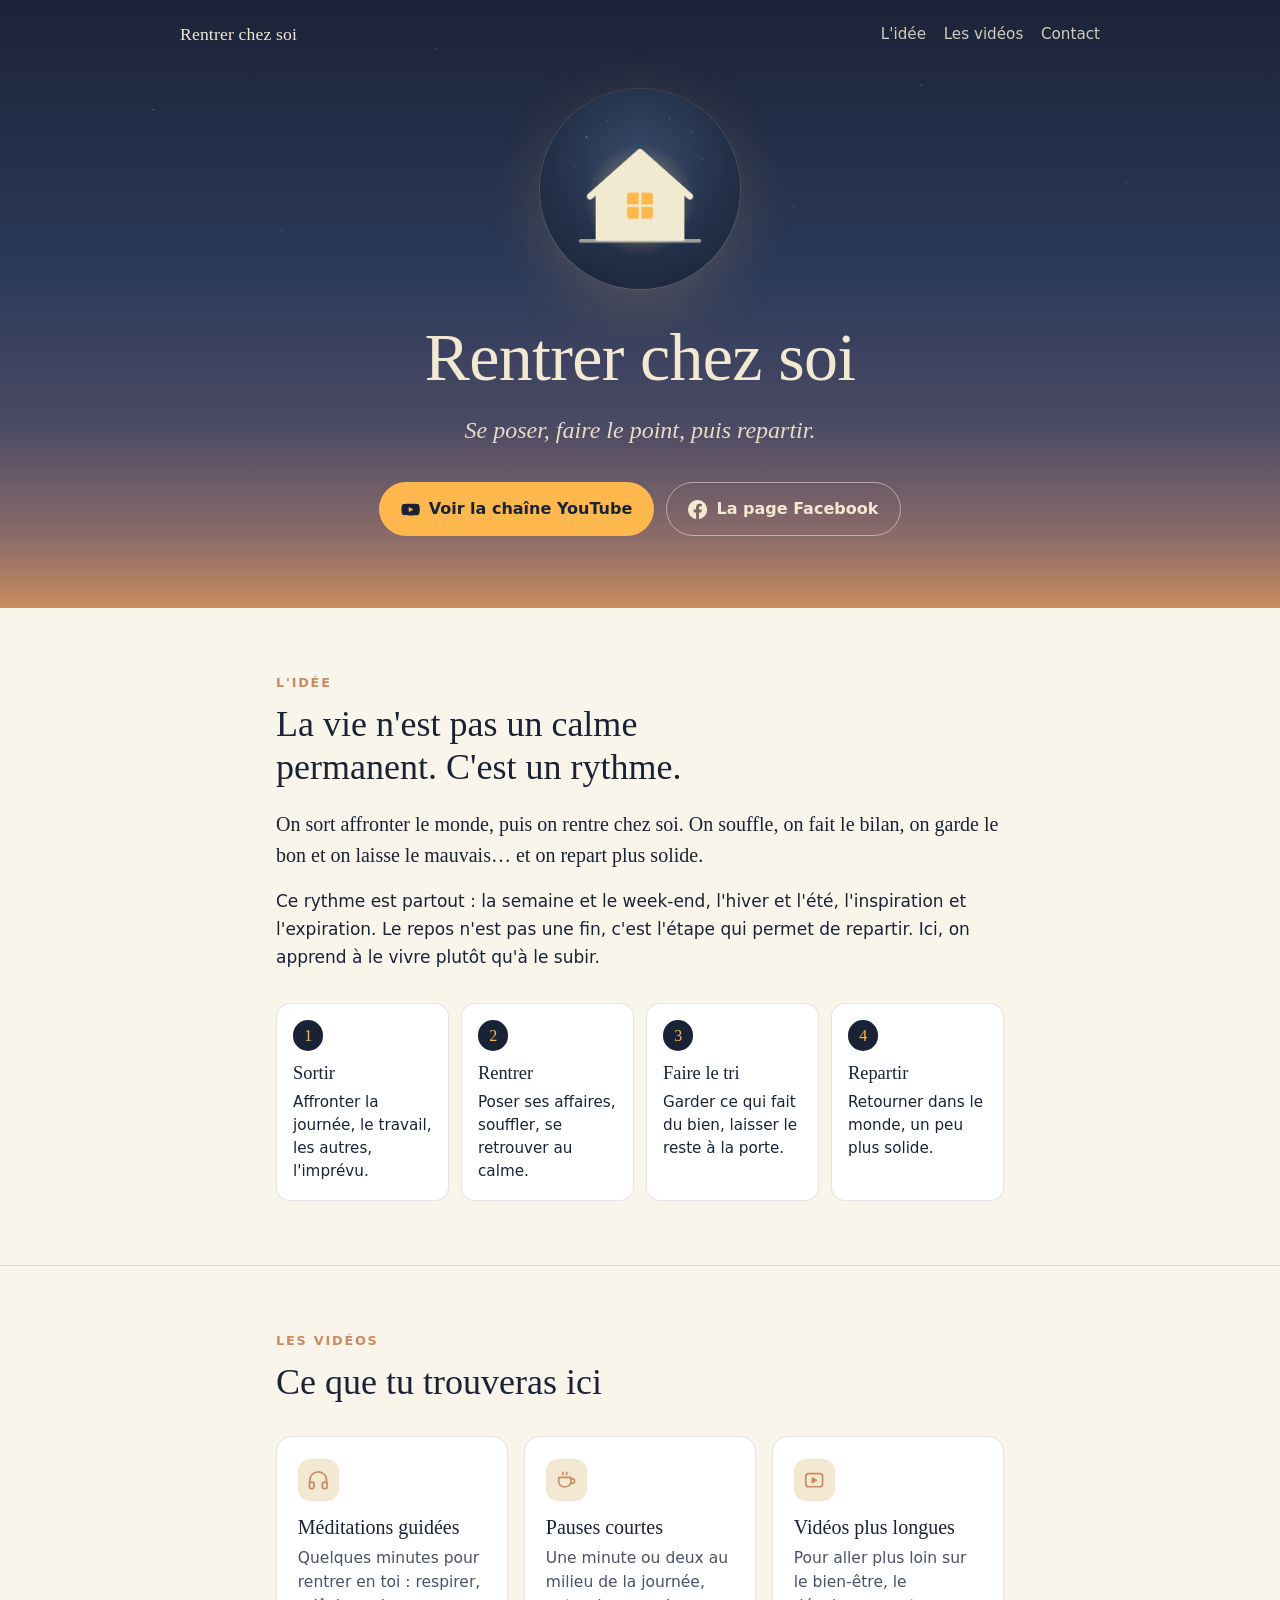
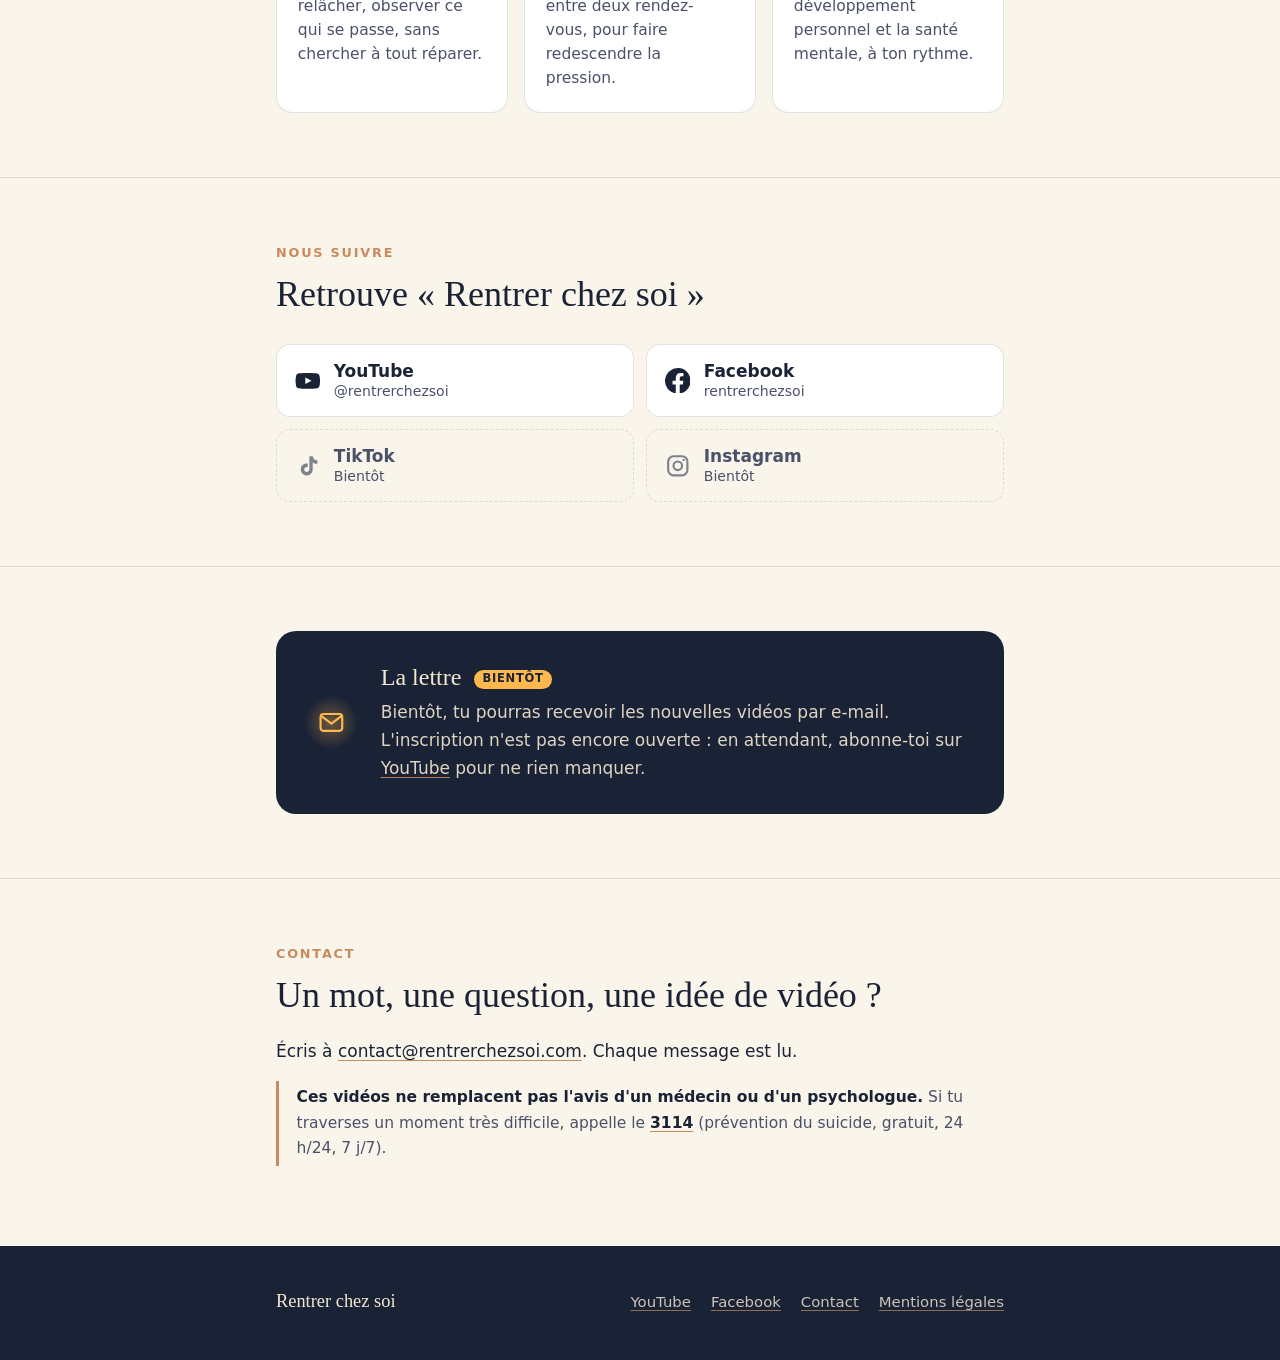
==== index.html @ 25992597 "Premier site temporaire de rentrerchezsoi.com Accueil et mentions légales, sans cookie ni mesure d'a" ====
<!doctype html>
<html lang="fr">
<head>
<meta charset="utf-8">
<meta name="viewport" content="width=device-width, initial-scale=1">
<title>Rentrer chez soi — méditation et bien-être, au rythme de la vie</title>
<meta name="description" content="Se poser, faire le point, puis repartir. Méditations guidées, pauses courtes et vidéos sur le bien-être, le développement personnel et la santé mentale.">
<meta name="theme-color" content="#1a2236">
<link rel="canonical" href="https://rentrerchezsoi.com/">
<link rel="icon" href="favicon.ico" sizes="48x48">
<link rel="icon" href="favicon-32.png" type="image/png" sizes="32x32">
<link rel="icon" href="icone-192.png" type="image/png" sizes="192x192">
<link rel="apple-touch-icon" href="apple-touch-icon.png">
<meta property="og:type" content="website">
<meta property="og:site_name" content="Rentrer chez soi">
<meta property="og:locale" content="fr_FR">
<meta property="og:title" content="Rentrer chez soi">
<meta property="og:description" content="Se poser, faire le point, puis repartir. Méditations guidées, pauses courtes et vidéos sur le bien-être, le développement personnel et la santé mentale.">
<meta property="og:url" content="https://rentrerchezsoi.com/">
<meta property="og:image" content="https://rentrerchezsoi.com/images/partage.jpg">
<meta property="og:image:width" content="1200">
<meta property="og:image:height" content="630">
<meta property="og:image:alt" content="Une maison à la fenêtre allumée, le soir, et le nom «&nbsp;Rentrer chez soi&nbsp;»">
<meta name="twitter:card" content="summary_large_image">
<script type="application/ld+json">{"@context":"https://schema.org","@graph":[{"@type":"WebSite","name":"Rentrer chez soi","url":"https://rentrerchezsoi.com/","inLanguage":"fr"},{"@type":"Organization","name":"Rentrer chez soi","url":"https://rentrerchezsoi.com/","logo":"https://rentrerchezsoi.com/icone-192.png","email":"contact@rentrerchezsoi.com","sameAs":["https://www.youtube.com/@rentrerchezsoi","https://www.facebook.com/rentrerchezsoi"]}]}</script>
<link rel="stylesheet" href="style.css">
</head>
<body>

<header class="soir">
  <div class="barre">
    <a class="nom" href="./">Rentrer chez soi</a>
    <nav aria-label="Sur cette page">
      <a href="#idee">L'idée</a>
      <a href="#videos">Les vidéos</a>
      <a href="#contact">Contact</a>
    </nav>
  </div>

  <div class="accueil dedans">
    <div class="maison"><img src="images/maison.jpg" width="240" height="240" alt="Une maison à la fenêtre allumée, sous un ciel du soir"></div>
    <h1>Rentrer chez soi</h1>
    <p class="accroche">Se poser, faire le point, puis repartir.</p>
    <div class="boutons">
      <a class="bouton plein" href="https://www.youtube.com/@rentrerchezsoi" rel="noopener">
        <svg viewBox="0 0 24 24" fill="currentColor" aria-hidden="true"><path fill-rule="evenodd" d="M23 7.2a3 3 0 0 0-2.1-2.1C19 4.6 12 4.6 12 4.6s-7 0-8.9.5A3 3 0 0 0 1 7.2 31 31 0 0 0 .5 12a31 31 0 0 0 .5 4.8 3 3 0 0 0 2.1 2.1c1.9.5 8.9.5 8.9.5s7 0 8.9-.5a3 3 0 0 0 2.1-2.1 31 31 0 0 0 .5-4.8 31 31 0 0 0-.5-4.8zM9.7 15.1V8.9l5.8 3.1z"/></svg>
        Voir la chaîne YouTube
      </a>
      <a class="bouton creux" href="https://www.facebook.com/rentrerchezsoi" rel="noopener">
        <svg viewBox="0 0 24 24" fill="currentColor" aria-hidden="true"><path d="M24 12a12 12 0 1 0-13.9 11.9v-8.4H7.1V12h3V9.4c0-3 1.8-4.7 4.5-4.7 1.3 0 2.7.2 2.7.2v2.9h-1.5c-1.5 0-2 .9-2 1.9V12h3.4l-.5 3.5h-2.9v8.4A12 12 0 0 0 24 12z"/></svg>
        La page Facebook
      </a>
    </div>
  </div>
</header>

<main>

<section id="idee">
  <div class="dedans">
    <p class="surtitre">L'idée</p>
    <h2>La vie n'est pas un calme permanent. C'est un rythme.</h2>
    <p class="chapeau">On sort affronter le monde, puis on rentre chez soi. On souffle, on fait le bilan, on garde le bon et on laisse le mauvais… et on repart plus solide.</p>
    <p>Ce rythme est partout&nbsp;: la semaine et le week-end, l'hiver et l'été, l'inspiration et l'expiration. Le repos n'est pas une fin, c'est l'étape qui permet de repartir. Ici, on apprend à le vivre plutôt qu'à le subir.</p>
    <ol class="rythme">
      <li><strong>Sortir</strong>Affronter la journée, le travail, les autres, l'imprévu.</li>
      <li><strong>Rentrer</strong>Poser ses affaires, souffler, se retrouver au calme.</li>
      <li><strong>Faire le tri</strong>Garder ce qui fait du bien, laisser le reste à la porte.</li>
      <li><strong>Repartir</strong>Retourner dans le monde, un peu plus solide.</li>
    </ol>
  </div>
</section>

<section id="videos">
  <div class="dedans">
    <p class="surtitre">Les vidéos</p>
    <h2>Ce que tu trouveras ici</h2>
    <div class="cartes">
      <div class="carte">
        <div class="icone"><svg viewBox="0 0 24 24" fill="none" stroke="currentColor" stroke-width="1.8" stroke-linecap="round" stroke-linejoin="round" aria-hidden="true"><path d="M3 15v-3a9 9 0 0 1 18 0v3"/><rect x="2.5" y="14" width="5" height="7" rx="2"/><rect x="16.5" y="14" width="5" height="7" rx="2"/></svg></div>
        <h3>Méditations guidées</h3>
        <p>Quelques minutes pour rentrer en toi&nbsp;: respirer, relâcher, observer ce qui se passe, sans chercher à tout réparer.</p>
      </div>
      <div class="carte">
        <div class="icone"><svg viewBox="0 0 24 24" fill="none" stroke="currentColor" stroke-width="1.8" stroke-linecap="round" stroke-linejoin="round" aria-hidden="true"><path d="M4 9h13v4.5A5.5 5.5 0 0 1 11.5 19h-2A5.5 5.5 0 0 1 4 13.5z"/><path d="M17 10.5h1.5a2.5 2.5 0 0 1 0 5H17"/><path d="M8.5 3.5v2.5M12.5 3.5v2.5"/></svg></div>
        <h3>Pauses courtes</h3>
        <p>Une minute ou deux au milieu de la journée, entre deux rendez-vous, pour faire redescendre la pression.</p>
      </div>
      <div class="carte">
        <div class="icone"><svg viewBox="0 0 24 24" fill="none" stroke="currentColor" stroke-width="1.8" stroke-linecap="round" stroke-linejoin="round" aria-hidden="true"><rect x="3" y="5" width="18" height="14" rx="3"/><path d="M10 9.5v5l4.3-2.5z" fill="currentColor"/></svg></div>
        <h3>Vidéos plus longues</h3>
        <p>Pour aller plus loin sur le bien-être, le développement personnel et la santé mentale, à ton rythme.</p>
      </div>
    </div>
  </div>
</section>

<section id="reseaux">
  <div class="dedans">
    <p class="surtitre">Nous suivre</p>
    <h2>Retrouve «&nbsp;Rentrer chez soi&nbsp;»</h2>
    <ul class="reseaux">
      <li>
        <a class="reseau" href="https://www.youtube.com/@rentrerchezsoi" rel="noopener">
          <svg viewBox="0 0 24 24" fill="currentColor" aria-hidden="true"><path fill-rule="evenodd" d="M23 7.2a3 3 0 0 0-2.1-2.1C19 4.6 12 4.6 12 4.6s-7 0-8.9.5A3 3 0 0 0 1 7.2 31 31 0 0 0 .5 12a31 31 0 0 0 .5 4.8 3 3 0 0 0 2.1 2.1c1.9.5 8.9.5 8.9.5s7 0 8.9-.5a3 3 0 0 0 2.1-2.1 31 31 0 0 0 .5-4.8 31 31 0 0 0-.5-4.8zM9.7 15.1V8.9l5.8 3.1z"/></svg>
          <span><span class="titre">YouTube</span><span class="detail">@rentrerchezsoi</span></span>
        </a>
      </li>
      <li>
        <a class="reseau" href="https://www.facebook.com/rentrerchezsoi" rel="noopener">
          <svg viewBox="0 0 24 24" fill="currentColor" aria-hidden="true"><path d="M24 12a12 12 0 1 0-13.9 11.9v-8.4H7.1V12h3V9.4c0-3 1.8-4.7 4.5-4.7 1.3 0 2.7.2 2.7.2v2.9h-1.5c-1.5 0-2 .9-2 1.9V12h3.4l-.5 3.5h-2.9v8.4A12 12 0 0 0 24 12z"/></svg>
          <span><span class="titre">Facebook</span><span class="detail">rentrerchezsoi</span></span>
        </a>
      </li>
      <!-- TIKTOK ET INSTAGRAM « BIENTÔT » : pour en activer un, voir README.md, « Activer TikTok ou Instagram ».
           En bref : sur son <li>, remplacer <span class="reseau bientot"> par <a class="reseau" href="ADRESSE" rel="noopener">,
           le </span> qui ferme ce bloc par </a>, et « Bientôt » par « @rentrerchezsoi ». -->
      <li>
        <span class="reseau bientot">
          <svg viewBox="0 0 24 24" fill="currentColor" aria-hidden="true"><path d="M16.6 3c.4 2.3 1.9 3.8 4.4 4v3.1c-1.6.1-3.1-.4-4.4-1.2v6.3c0 3.5-2.6 5.8-5.6 5.8A5.6 5.6 0 0 1 5.4 15.4c0-3.4 2.9-6 6.5-5.5v3.2c-1.7-.4-3.3.7-3.3 2.4 0 1.4 1.1 2.4 2.4 2.4 1.5 0 2.5-1 2.5-2.8V3z"/></svg>
          <span><span class="titre">TikTok</span><span class="detail">Bientôt</span></span>
        </span>
      </li>
      <li>
        <span class="reseau bientot">
          <svg viewBox="0 0 24 24" fill="none" stroke="currentColor" stroke-width="2" aria-hidden="true"><rect x="3" y="3" width="18" height="18" rx="5"/><circle cx="12" cy="12" r="4"/><circle cx="17.5" cy="6.5" r="1.1" fill="currentColor" stroke="none"/></svg>
          <span><span class="titre">Instagram</span><span class="detail">Bientôt</span></span>
        </span>
      </li>
    </ul>
  </div>
</section>

<section id="lettre">
  <div class="dedans">
    <div class="lettre">
      <div class="lampe"><svg viewBox="0 0 24 24" fill="none" stroke="currentColor" stroke-width="1.8" stroke-linecap="round" stroke-linejoin="round" aria-hidden="true"><rect x="3" y="5" width="18" height="14" rx="2.5"/><path d="m4 7 8 6 8-6"/></svg></div>
      <div>
        <h2>La lettre <span class="etiquette">Bientôt</span></h2>
        <p>Bientôt, tu pourras recevoir les nouvelles vidéos par e-mail. L'inscription n'est pas encore ouverte : en attendant, abonne-toi sur <a href="https://www.youtube.com/@rentrerchezsoi" rel="noopener">YouTube</a> pour ne rien manquer.</p>
      </div>
    </div>
  </div>
</section>

<section id="contact">
  <div class="dedans">
    <p class="surtitre">Contact</p>
    <h2>Un mot, une question, une idée de vidéo ?</h2>
    <p>Écris à <a href="mailto:contact@rentrerchezsoi.com">contact@rentrerchezsoi.com</a>. Chaque message est lu.</p>
    <p class="prudence"><strong>Ces vidéos ne remplacent pas l'avis d'un médecin ou d'un psychologue.</strong> Si tu traverses un moment très difficile, appelle le <a href="tel:3114"><strong>3114</strong></a> (prévention du suicide, gratuit, 24 h/24, 7 j/7).</p>
  </div>
</section>

</main>

<footer class="pied">
  <div class="dedans">
    <span class="nom">Rentrer chez soi</span>
    <nav aria-label="Pied de page">
      <a href="https://www.youtube.com/@rentrerchezsoi" rel="noopener">YouTube</a>
      <a href="https://www.facebook.com/rentrerchezsoi" rel="noopener">Facebook</a>
      <a href="mailto:contact@rentrerchezsoi.com">Contact</a>
      <a href="mentions-legales.html">Mentions légales</a>
    </nav>
  </div>
</footer>

</body>
</html>
---- style.css ----
/* Rentrer chez soi — habillage du site.
   Charte : bleu nuit #1a2236, bleu soir #2b3a5a, crème #f3e9d2,
   lumière de fenêtre #ffb84d, coucher de soleil #c98b5e, titres en Georgia. */

:root {
  --nuit: #1a2236;
  --soir: #2b3a5a;
  --creme: #f3e9d2;
  --creme-clair: #faf5ea;
  --lumiere: #ffb84d;
  --couchant: #c98b5e;
  --encre: #1a2236;
  --encre-douce: #4a5168;
  --trait: rgba(26, 34, 54, 0.12);
  --serif: Georgia, "Times New Roman", serif;
  --sans: system-ui, -apple-system, "Segoe UI", Roboto, "Helvetica Neue", Arial, sans-serif;
  --largeur: 48rem;
}

*, *::before, *::after { box-sizing: border-box; }

html { -webkit-text-size-adjust: 100%; }

body {
  margin: 0;
  background: var(--creme-clair);
  color: var(--encre);
  font-family: var(--sans);
  font-size: 1.0625rem;
  line-height: 1.65;
}

img { max-width: 100%; height: auto; display: block; }

a { color: inherit; text-decoration-color: var(--couchant); text-underline-offset: 0.18em; }
a:hover { text-decoration-color: currentColor; }
a:focus-visible, .bouton:focus-visible { outline: 3px solid var(--lumiere); outline-offset: 3px; border-radius: 6px; }

h1, h2, h3 { font-family: var(--serif); font-weight: normal; line-height: 1.2; margin: 0; text-wrap: balance; }

.dedans { max-width: var(--largeur); margin: 0 auto; padding: 0 1.25rem; }
.large { max-width: 60rem; }

/* ---------- Le soir : l'en-tête ---------- */

.soir {
  position: relative;
  overflow: hidden;
  color: var(--creme);
  text-align: center;
  background: linear-gradient(180deg, #1c2338 0%, var(--soir) 45%, #4b4a64 70%, #8a6b6a 88%, var(--couchant) 100%);
  padding: 1.25rem 0 4.5rem;
}

.soir::before { /* quelques étoiles, discrètes */
  content: "";
  position: absolute; inset: 0;
  background-image:
    radial-gradient(1.5px 1.5px at 12% 18%, rgba(243,233,210,.7), transparent 60%),
    radial-gradient(1.2px 1.2px at 34% 8%, rgba(243,233,210,.55), transparent 60%),
    radial-gradient(1.5px 1.5px at 72% 14%, rgba(243,233,210,.6), transparent 60%),
    radial-gradient(1.2px 1.2px at 88% 30%, rgba(243,233,210,.5), transparent 60%),
    radial-gradient(1.2px 1.2px at 22% 38%, rgba(243,233,210,.45), transparent 60%),
    radial-gradient(1.5px 1.5px at 62% 34%, rgba(243,233,210,.4), transparent 60%);
  pointer-events: none;
}

.barre {
  position: relative;
  display: flex; align-items: center; justify-content: space-between; gap: 1rem;
  max-width: 60rem; margin: 0 auto; padding: 0 1.25rem;
  font-size: 0.95rem;
}
.barre .nom { font-family: var(--serif); font-size: 1.1rem; text-decoration: none; letter-spacing: 0.01em; }
.barre nav { display: flex; gap: 1.1rem; }
.barre nav a { text-decoration: none; opacity: 0.85; }
.barre nav a:hover { opacity: 1; text-decoration: underline; text-decoration-color: var(--lumiere); }

.accueil { position: relative; padding-top: 2.5rem; }

.maison {
  width: 200px; height: 200px;
  margin: 0 auto 1.75rem;
  border-radius: 50%;
  overflow: hidden;
  box-shadow: 0 0 0 1px rgba(243,233,210,.12), 0 18px 60px rgba(255,184,77,.18);
}

.soir h1 { font-size: clamp(2.5rem, 9vw, 4.25rem); letter-spacing: -0.01em; }

.accroche {
  font-family: var(--serif);
  font-style: italic;
  font-size: clamp(1.2rem, 4.2vw, 1.5rem);
  margin: 0.75rem 0 2rem;
  opacity: 0.92;
}

.boutons { display: flex; flex-wrap: wrap; justify-content: center; gap: 0.75rem; }

.bouton {
  display: inline-flex; align-items: center; gap: 0.55rem;
  padding: 0.8rem 1.35rem;
  border-radius: 999px;
  font-weight: 600; font-size: 1rem;
  text-decoration: none;
  transition: transform .15s ease, background-color .15s ease;
}
.bouton svg { width: 1.2em; height: 1.2em; flex: none; }
.bouton.plein { background: var(--lumiere); color: var(--nuit); }
.bouton.plein:hover { background: #ffc66e; transform: translateY(-1px); }
.bouton.creux { border: 1.5px solid rgba(243,233,210,.55); color: var(--creme); }
.bouton.creux:hover { background: rgba(243,233,210,.1); }

/* ---------- Les sections crème ---------- */

section { padding: 4rem 0; }
section + section { border-top: 1px solid var(--trait); }

.surtitre {
  font-size: 0.8rem; font-weight: 700; letter-spacing: 0.14em; text-transform: uppercase;
  color: var(--couchant); margin: 0 0 0.6rem;
}

section h2 { font-size: clamp(1.75rem, 5vw, 2.25rem); margin-bottom: 1.25rem; }
section p { margin: 0 0 1rem; }
.chapeau { font-family: var(--serif); font-size: 1.25rem; line-height: 1.55; }

/* Le rythme en quatre temps */
.rythme {
  list-style: none; margin: 2rem 0 0; padding: 0;
  display: grid; grid-template-columns: repeat(4, 1fr); gap: 0.75rem;
  counter-reset: temps;
}
.rythme li {
  counter-increment: temps;
  background: #fff;
  border: 1px solid var(--trait);
  border-radius: 14px;
  padding: 1rem 1rem 1.1rem;
  font-size: 0.95rem; line-height: 1.5;
}
.rythme li::before {
  content: counter(temps);
  display: grid; place-items: center;
  width: 1.9rem; height: 1.9rem; margin-bottom: 0.6rem;
  border-radius: 50%;
  background: var(--nuit); color: var(--lumiere);
  font-family: var(--serif); font-size: 1rem;
}
.rythme strong { display: block; font-family: var(--serif); font-weight: normal; font-size: 1.15rem; margin-bottom: 0.2rem; }

/* Ce que tu trouveras */
.cartes { display: grid; grid-template-columns: repeat(3, 1fr); gap: 1rem; margin-top: 2rem; }
.carte {
  background: #fff;
  border: 1px solid var(--trait);
  border-radius: 16px;
  padding: 1.4rem 1.3rem;
}
.carte .icone {
  width: 2.6rem; height: 2.6rem; border-radius: 12px;
  display: grid; place-items: center;
  background: var(--creme); color: var(--couchant);
  margin-bottom: 0.9rem;
}
.carte .icone svg { width: 1.4rem; height: 1.4rem; }
.carte h3 { font-size: 1.25rem; margin-bottom: 0.4rem; }
.carte p { margin: 0; color: var(--encre-douce); font-size: 0.97rem; line-height: 1.55; }

/* Les réseaux */
.reseaux { list-style: none; margin: 1.75rem 0 0; padding: 0; display: grid; grid-template-columns: repeat(2, 1fr); gap: 0.75rem; }
.reseau {
  display: flex; align-items: center; gap: 0.85rem;
  padding: 0.95rem 1.1rem;
  background: #fff;
  border: 1px solid var(--trait);
  border-radius: 14px;
  text-decoration: none;
  transition: border-color .15s ease, transform .15s ease;
}
a.reseau:hover { border-color: var(--couchant); transform: translateY(-1px); }
.reseau svg { width: 1.6rem; height: 1.6rem; flex: none; color: var(--nuit); }
.reseau .titre { display: block; font-weight: 600; line-height: 1.3; }
.reseau .detail { display: block; font-size: 0.88rem; color: var(--encre-douce); line-height: 1.3; }
.reseau.bientot { background: transparent; border-style: dashed; color: var(--encre-douce); }
.reseau.bientot svg { color: var(--encre-douce); opacity: 0.7; }

/* La lettre, bientôt */
.lettre {
  background: var(--nuit);
  color: var(--creme);
  border-radius: 20px;
  padding: 2rem 1.75rem;
  display: flex; gap: 1.4rem; align-items: center;
}
.lettre .lampe {
  flex: none;
  width: 3.4rem; height: 3.4rem; border-radius: 50%;
  display: grid; place-items: center;
  background: radial-gradient(circle, rgba(255,184,77,.35), rgba(255,184,77,0) 70%);
  color: var(--lumiere);
}
.lettre .lampe svg { width: 1.8rem; height: 1.8rem; }
.lettre h2 { font-size: 1.5rem; margin-bottom: 0.4rem; }
.lettre p { margin: 0; opacity: 0.9; }
.etiquette {
  display: inline-block; vertical-align: middle;
  margin-left: 0.4rem; padding: 0.15rem 0.55rem;
  border-radius: 999px;
  background: var(--lumiere); color: var(--nuit);
  font-family: var(--sans); font-size: 0.72rem; font-weight: 700; letter-spacing: 0.06em; text-transform: uppercase;
}

/* Prudence */
.prudence {
  border-left: 3px solid var(--couchant);
  padding: 0.25rem 0 0.25rem 1.1rem;
  color: var(--encre-douce);
  font-size: 0.97rem;
}
.prudence strong { color: var(--encre); }
.prudence a { white-space: nowrap; }

/* ---------- Le pied ---------- */

.pied {
  background: var(--nuit);
  color: rgba(243,233,210,.82);
  padding: 2.5rem 0 2.75rem;
  font-size: 0.93rem;
}
.pied .dedans { display: flex; flex-wrap: wrap; justify-content: space-between; gap: 1rem 2rem; align-items: baseline; }
.pied .nom { font-family: var(--serif); font-size: 1.15rem; color: var(--creme); }
.pied nav { display: flex; flex-wrap: wrap; gap: 0.4rem 1.25rem; }
.pied a { text-decoration-color: rgba(201,139,94,.7); }

/* ---------- Page de texte (mentions légales) ---------- */

.soir.court { padding: 1.25rem 0 3rem; }
.soir.court h1 { font-size: clamp(2rem, 7vw, 3rem); margin-top: 2.25rem; }

.texte h2 { font-size: 1.45rem; margin: 2.5rem 0 0.75rem; }
.texte h2:first-child { margin-top: 0; }
.texte dl { margin: 0; display: grid; grid-template-columns: max-content 1fr; gap: 0.35rem 1.25rem; }
.texte dt { color: var(--encre-douce); }
.texte dd { margin: 0; }
.a-completer { background: #ffe9c2; border-radius: 4px; padding: 0 0.3rem; font-style: italic; }
.mise-a-jour { margin-top: 2.5rem; color: var(--encre-douce); font-size: 0.92rem; }

/* ---------- Petits écrans ---------- */

@media (max-width: 760px) {
  .rythme { grid-template-columns: repeat(2, 1fr); }
  .cartes { grid-template-columns: 1fr; }
}

@media (max-width: 520px) {
  body { font-size: 1rem; }
  section { padding: 3rem 0; }
  .barre nav { display: none; }
  .maison { width: 160px; height: 160px; }
  .boutons .bouton { width: 100%; justify-content: center; }
  .reseaux { grid-template-columns: 1fr; }
  .lettre { flex-direction: column; align-items: flex-start; padding: 1.6rem 1.35rem; }
  .texte dl { grid-template-columns: 1fr; gap: 0; }
  .texte dd { margin-bottom: 0.6rem; }
}

@media (prefers-reduced-motion: reduce) {
  * { transition: none !important; }
}
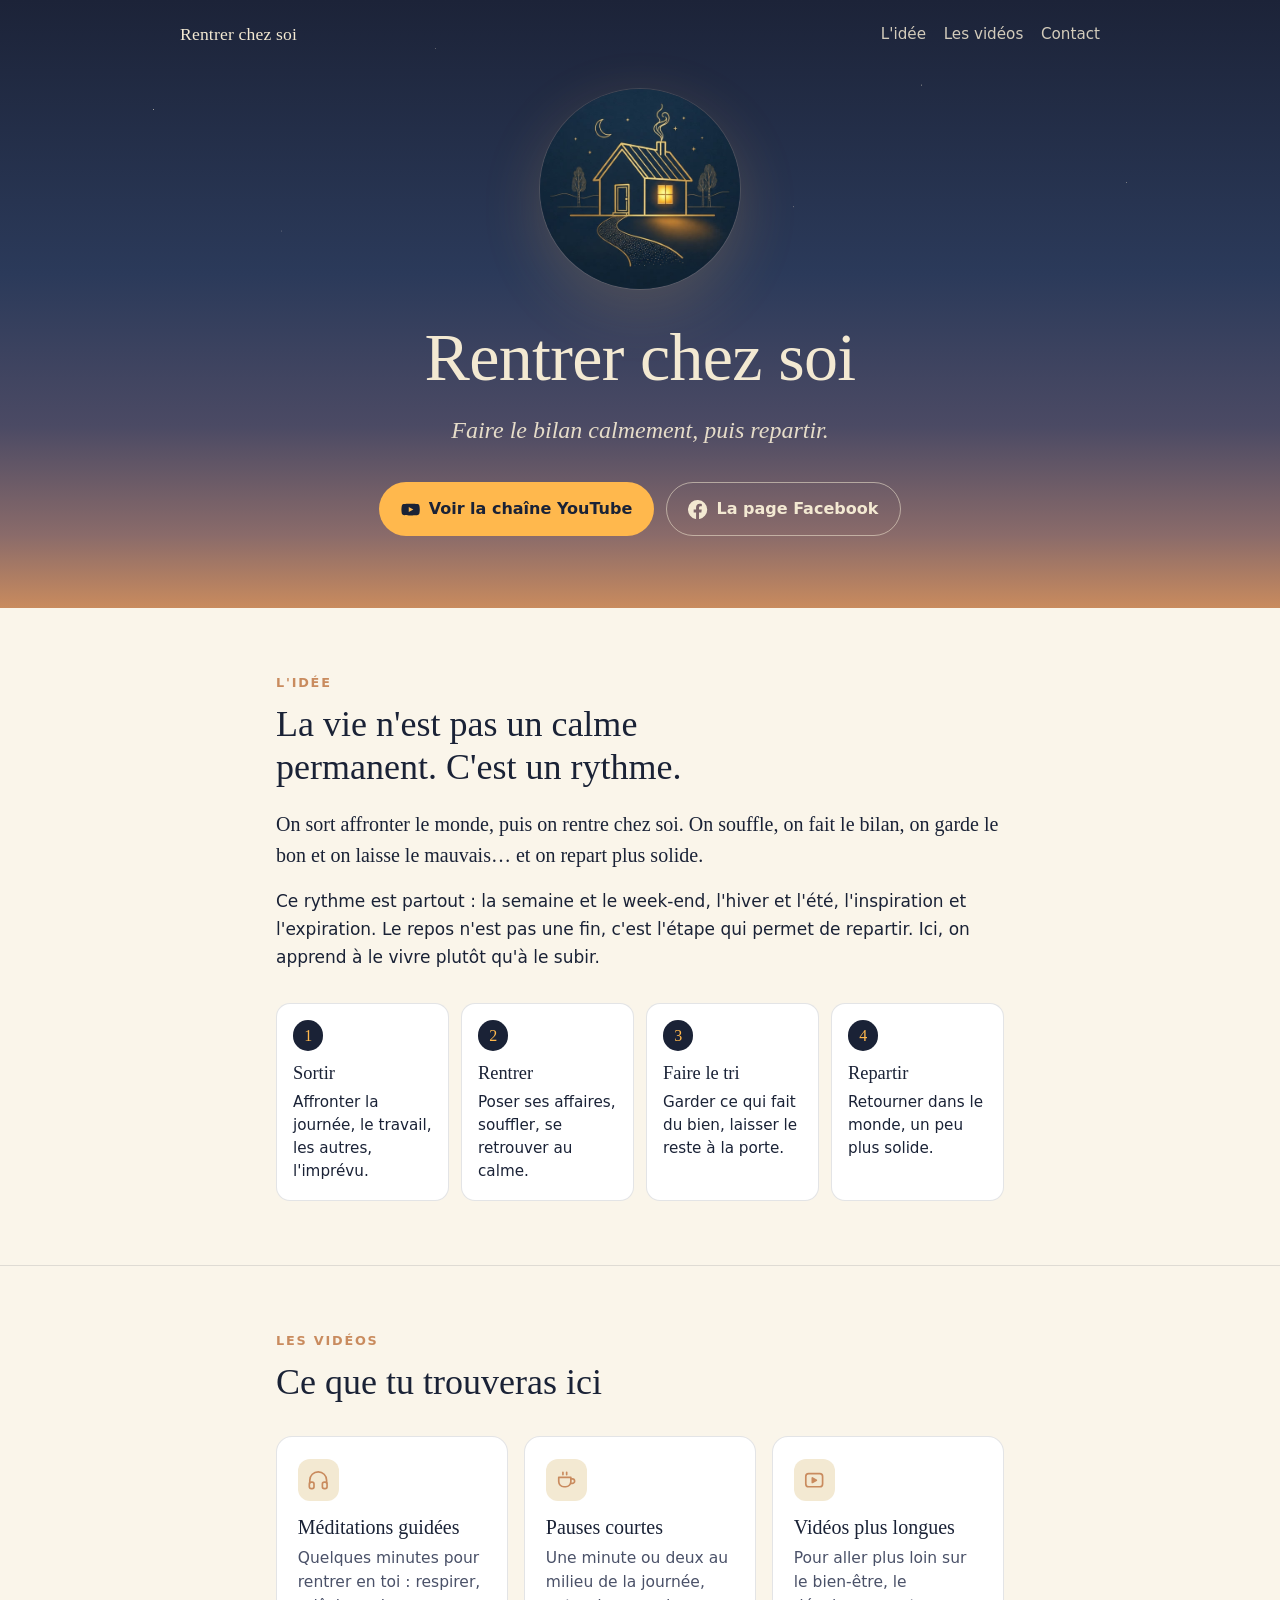
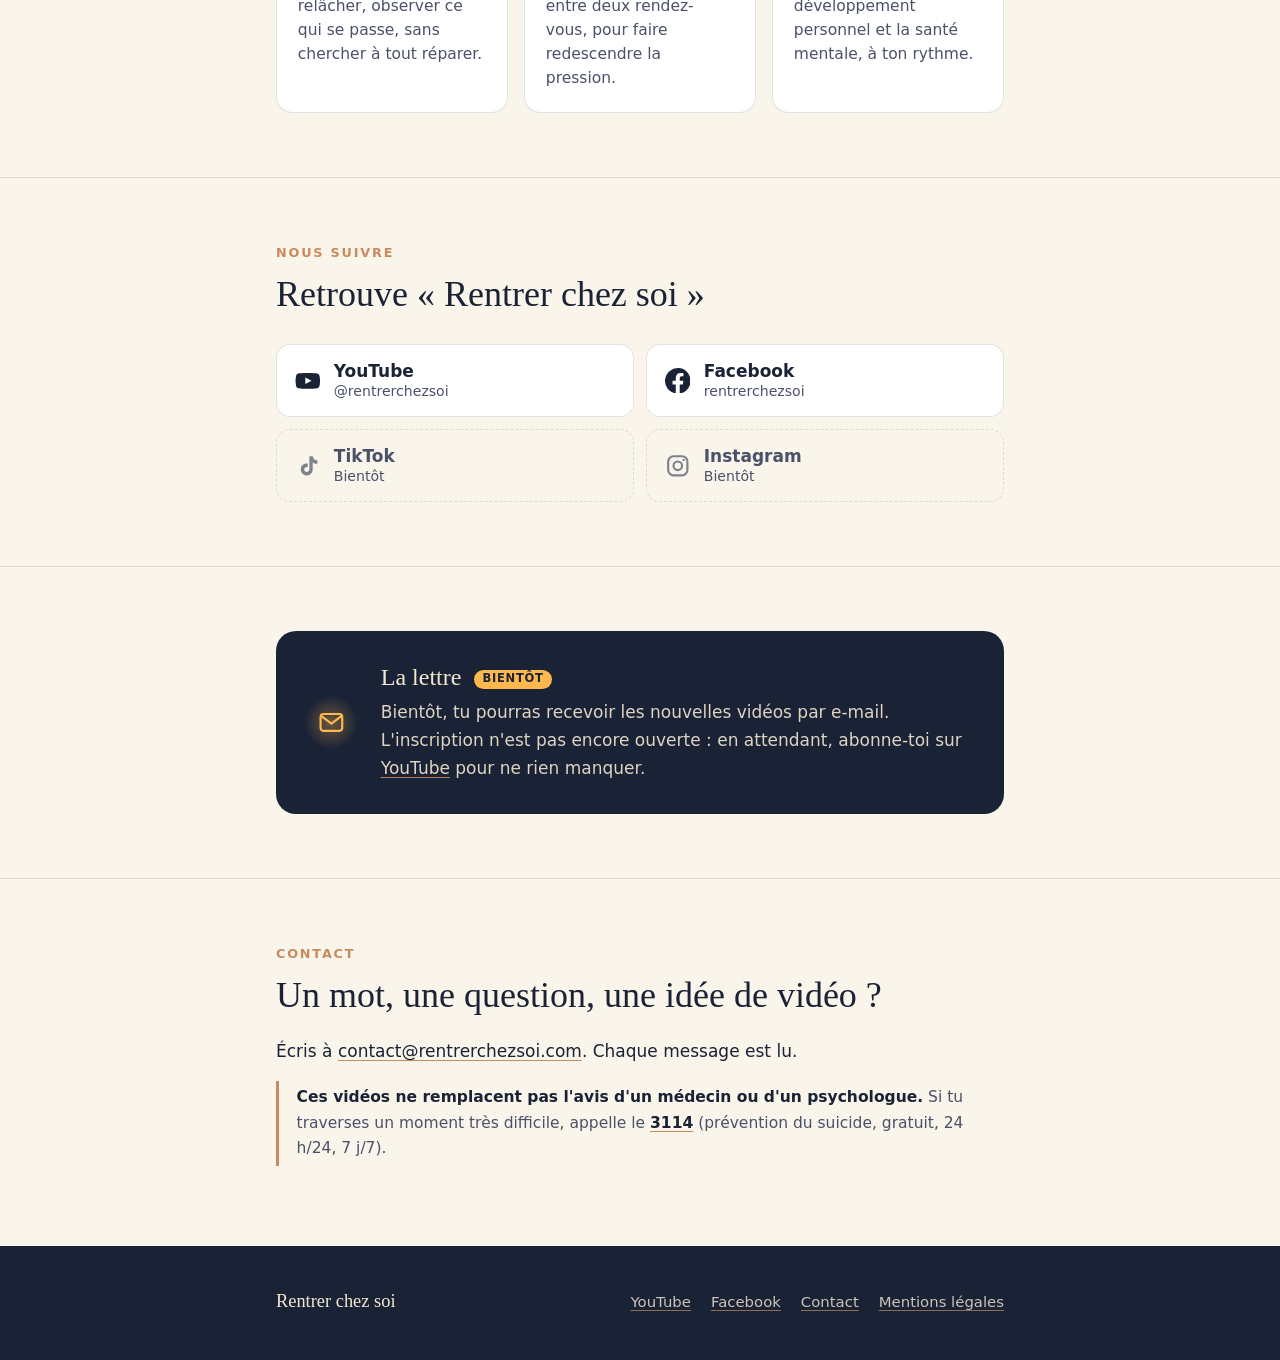
==== commit 90de422f: "Nouvelle accroche : « Faire le bilan calmement, puis repartir. » Co-Authored-By: Claude Opus 5.5 <no" ====
--- a/index.html
+++ b/index.html
@@ -4,7 +4,7 @@
 <meta charset="utf-8">
 <meta name="viewport" content="width=device-width, initial-scale=1">
 <title>Rentrer chez soi — méditation et bien-être, au rythme de la vie</title>
-<meta name="description" content="Se poser, faire le point, puis repartir. Méditations guidées, pauses courtes et vidéos sur le bien-être, le développement personnel et la santé mentale.">
+<meta name="description" content="Faire le bilan calmement, puis repartir. Méditations guidées, pauses courtes et vidéos sur le bien-être, le développement personnel et la santé mentale.">
 <meta name="theme-color" content="#1a2236">
 <link rel="canonical" href="https://rentrerchezsoi.com/">
 <link rel="icon" href="favicon.ico" sizes="48x48">
@@ -15,7 +15,7 @@
 <meta property="og:site_name" content="Rentrer chez soi">
 <meta property="og:locale" content="fr_FR">
 <meta property="og:title" content="Rentrer chez soi">
-<meta property="og:description" content="Se poser, faire le point, puis repartir. Méditations guidées, pauses courtes et vidéos sur le bien-être, le développement personnel et la santé mentale.">
+<meta property="og:description" content="Faire le bilan calmement, puis repartir. Méditations guidées, pauses courtes et vidéos sur le bien-être, le développement personnel et la santé mentale.">
 <meta property="og:url" content="https://rentrerchezsoi.com/">
 <meta property="og:image" content="https://rentrerchezsoi.com/images/partage.jpg">
 <meta property="og:image:width" content="1200">
@@ -40,7 +40,7 @@
   <div class="accueil dedans">
     <div class="maison"><img src="images/maison.jpg" width="240" height="240" alt="Une maison à la fenêtre allumée, sous un ciel du soir"></div>
     <h1>Rentrer chez soi</h1>
-    <p class="accroche">Se poser, faire le point, puis repartir.</p>
+    <p class="accroche">Faire le bilan calmement, puis repartir.</p>
     <div class="boutons">
       <a class="bouton plein" href="https://www.youtube.com/@rentrerchezsoi" rel="noopener">
         <svg viewBox="0 0 24 24" fill="currentColor" aria-hidden="true"><path fill-rule="evenodd" d="M23 7.2a3 3 0 0 0-2.1-2.1C19 4.6 12 4.6 12 4.6s-7 0-8.9.5A3 3 0 0 0 1 7.2 31 31 0 0 0 .5 12a31 31 0 0 0 .5 4.8 3 3 0 0 0 2.1 2.1c1.9.5 8.9.5 8.9.5s7 0 8.9-.5a3 3 0 0 0 2.1-2.1 31 31 0 0 0 .5-4.8 31 31 0 0 0-.5-4.8zM9.7 15.1V8.9l5.8 3.1z"/></svg>
